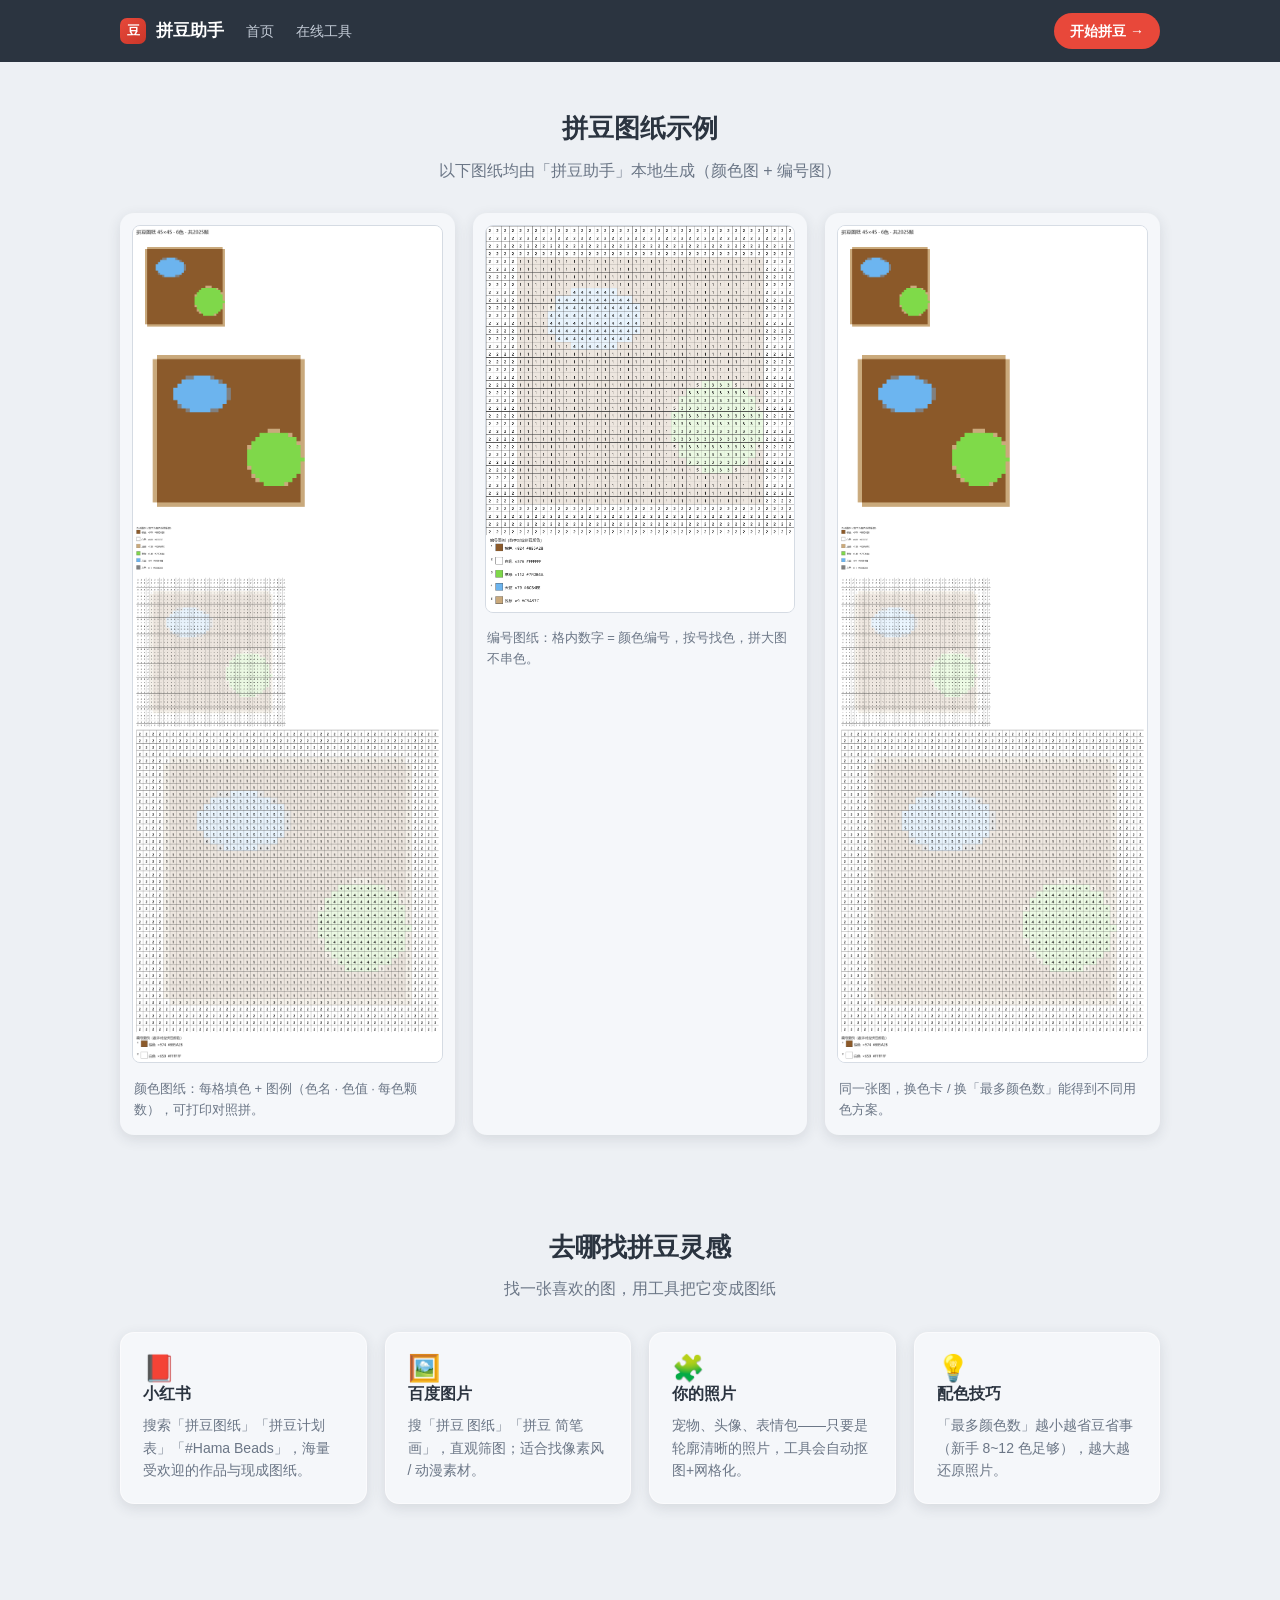
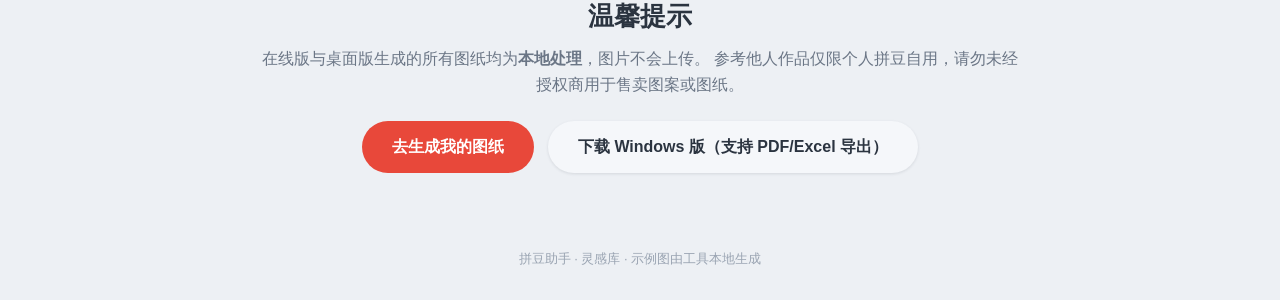
==== site/gallery.html @ e29d4979 "v2.0: 拼豆助手桌面端 + GitHub Pages 官网与在线工具" ====
<!DOCTYPE html>
<html lang="zh-CN">
<head>
<meta charset="UTF-8">
<meta name="viewport" content="width=device-width, initial-scale=1.0">
<title>拼豆灵感库 · 拼豆助手</title>
<meta name="description" content="拼豆图纸示例与灵感参考：用拼豆助手生成的作品、找灵感的方法与注意事项。">
<link rel="stylesheet" href="css/style.css">
</head>
<body>

<header>
  <div class="wrap">
    <nav>
      <a class="logo" href="index.html"><span class="dot-heart"></span>拼豆助手</a>
      <a class="navlink" href="index.html">首页</a>
      <a class="navlink" href="tool.html">在线工具</a>
      <span class="spacer"></span>
      <a class="cta" href="tool.html">开始拼豆 →</a>
    </nav>
  </div>
</header>

<section>
  <div class="wrap">
    <h2>拼豆图纸示例</h2>
    <p class="lead">以下图纸均由「拼豆助手」本地生成（颜色图 + 编号图）</p>
    <div class="pics">
      <figure><img src="assets/sample_t1.png" alt="颜色图纸示例（含色卡图例与颗数）">
        <figcaption>颜色图纸：每格填色 + 图例（色名 · 色值 · 每色颗数），可打印对照拼。</figcaption></figure>
      <figure><img src="assets/sample_number.png" alt="编号图纸示例（数字对应颜色）">
        <figcaption>编号图纸：格内数字 = 颜色编号，按号找色，拼大图不串色。</figcaption></figure>
      <figure><img src="assets/sample_t1.png" alt="颜色图纸细节（同一图源放大）"
          style="filter: blur(0) contrast(1.02)">
        <figcaption>同一张图，换色卡 / 换「最多颜色数」能得到不同用色方案。</figcaption></figure>
    </div>
  </div>
</section>

<section>
  <div class="wrap">
    <h2>去哪找拼豆灵感</h2>
    <p class="lead">找一张喜欢的图，用工具把它变成图纸</p>
    <div class="cards">
      <div class="card"><div class="emoji">📕</div><h3>小红书</h3>
        <p>搜索「拼豆图纸」「拼豆计划表」「#Hama Beads」，海量受欢迎的作品与现成图纸。</p></div>
      <div class="card"><div class="emoji">🖼️</div><h3>百度图片</h3>
        <p>搜「拼豆 图纸」「拼豆 简笔画」，直观筛图；适合找像素风 / 动漫素材。</p></div>
      <div class="card"><div class="emoji">🧩</div><h3>你的照片</h3>
        <p>宠物、头像、表情包——只要是轮廓清晰的照片，工具会自动抠图+网格化。</p></div>
      <div class="card"><div class="emoji">💡</div><h3>配色技巧</h3>
        <p>「最多颜色数」越小越省豆省事（新手 8~12 色足够），越大越还原照片。</p></div>
    </div>
  </div>
</section>

<section>
  <div class="wrap">
    <h2>温馨提示</h2>
    <p class="lead" style="max-width:760px;margin:0 auto">
      在线版与桌面版生成的所有图纸均为<b>本地处理</b>，图片不会上传。
      参考他人作品仅限个人拼豆自用，请勿未经授权商用于售卖图案或图纸。</p>
    <div class="btnrow" style="margin-top:24px">
      <a class="btn primary" href="tool.html">去生成我的图纸</a>
      <a class="btn ghost" href="index.html#download">下载 Windows 版（支持 PDF/Excel 导出）</a>
    </div>
  </div>
</section>

<footer>拼豆助手 · 灵感库 · 示例图由工具本地生成</footer>

</body>
</html>
---- site/css/style.css ----
/* 拼豆助手 · 官网样式 —— 现代拟态风（与桌面版一致） */
* { margin: 0; padding: 0; box-sizing: border-box; }
:root {
  --bg: #EDF0F4; --card: #F5F7FA; --paper: #FFFFFF;
  --ink: #2B3440; --ink-soft: #6B7686; --ink-faint: #9AA4B2;
  --bead: #E8483A; --bead-dark: #C93629; --teal: #2E8C83; --gold: #E8A33D;
  --shadow: rgba(43, 52, 64, .12); --hair: #D5DBE3;
}
html { scroll-behavior: smooth; }
body { background: var(--bg); color: var(--ink);
  font-family: "Segoe UI", "Microsoft YaHei UI", "PingFang SC", sans-serif;
  line-height: 1.6; -webkit-font-smoothing: antialiased; }
a { color: var(--teal); text-decoration: none; }
a:hover { text-decoration: underline; }
.wrap { max-width: 1080px; margin: 0 auto; padding: 0 20px; }

/* 头部 */
header { background: var(--ink); position: sticky; top: 0; z-index: 50; }
nav { display: flex; align-items: center; gap: 22px; height: 62px; }
.logo { display: flex; align-items: center; gap: 10px; color: #fff;
  font-weight: 700; font-size: 17px; }
.logo small { color: var(--ink-soft); font-weight: 400; }
.dot-heart { width: 26px; height: 26px; border-radius: 7px;
  background: linear-gradient(135deg, var(--bead), var(--bead-dark));
  position: relative; }
.dot-heart::after { content: "豆"; position: absolute; inset: 0;
  display: grid; place-items: center; color: #fff; font-size: 13px; }
nav a.navlink { color: #C3CBD6; font-size: 14px; }
nav a.navlink:hover { color: #fff; text-decoration: none; }
nav .spacer { flex: 1; }
nav .cta { background: var(--bead); color: #fff !important; padding: 7px 16px;
  border-radius: 24px; font-size: 14px; font-weight: 600; }
nav .cta:hover { background: var(--bead-dark); text-decoration: none; }

/* Hero */
.hero { padding: 64px 0 54px; text-align: center; }
.hero h1 { font-size: 42px; letter-spacing: 1px; }
.hero .sub { color: var(--ink-soft); font-size: 17px; margin: 14px 0 30px; }
.btnrow { display: flex; gap: 14px; justify-content: center; flex-wrap: wrap; }
.btn { display: inline-block; padding: 13px 30px; border-radius: 26px;
  font-size: 16px; font-weight: 600; cursor: pointer; border: none; }
.btn.primary { background: var(--bead); color: #fff; }
.btn.primary:hover { background: var(--bead-dark); text-decoration: none; }
.btn.ghost { background: var(--card); color: var(--ink);
  box-shadow: 0 1px 3px var(--shadow); }
.btn.ghost:hover { background: #fff; text-decoration: none; }
.hero-pic { margin-top: 38px; display: flex; justify-content: center; gap: 16px;
  flex-wrap: wrap; }
.hero-pic img { max-width: 380px; width: 100%; border-radius: 14px;
  box-shadow: 0 12px 34px var(--shadow); border: 1px solid var(--hair); }

/* 区块 */
section { padding: 46px 0; }
section h2 { font-size: 26px; text-align: center; margin-bottom: 8px; }
section .lead { text-align: center; color: var(--ink-soft); margin-bottom: 30px; }
.cards { display: grid; grid-template-columns: repeat(auto-fit, minmax(220px, 1fr));
  gap: 18px; }
.card { background: var(--card); border-radius: 14px; padding: 22px;
  box-shadow: 0 4px 14px var(--shadow); border: 1px solid rgba(255,255,255,.6); }
.card h3 { font-size: 16px; margin-bottom: 8px; }
.card p { color: var(--ink-soft); font-size: 14px; }
.emoji { font-size: 26px; line-height: 1; }

/* 步骤 */
.steps { display: grid; grid-template-columns: repeat(auto-fit, minmax(240px, 1fr));
  gap: 18px; }
.step { background: var(--card); border-radius: 14px; padding: 22px;
  position: relative; box-shadow: 0 4px 14px var(--shadow); }
.step .n { position: absolute; top: 14px; right: 18px; color: var(--ink-faint);
  font-size: 30px; font-weight: 800; }
.step h4 { margin-bottom: 6px; }
.step p { color: var(--ink-soft); font-size: 14px; }

/* 下载 */
.download { background: var(--ink); color: #fff; text-align: center; }
.download h2 { color: #fff; }
.download .lead { color: var(--ink-soft); }
.badges { display: flex; justify-content: center; gap: 12px; flex-wrap: wrap;
  margin-top: 6px; }
.badges span { background: rgba(255,255,255,.08); padding: 5px 12px;
  border-radius: 20px; font-size: 12px; color: #C3CBD6; }
.note { margin-top: 14px; color: var(--ink-soft); font-size: 13px; }

/* 灵感库 */
.pics { display: grid; grid-template-columns: repeat(auto-fit, minmax(220px, 1fr));
  gap: 18px; }
.pics figure { background: var(--card); border-radius: 14px; padding: 12px;
  box-shadow: 0 4px 14px var(--shadow); }
.pics img { width: 100%; border-radius: 8px; border: 1px solid var(--hair); }
.pics figcaption { font-size: 13px; color: var(--ink-soft); padding: 8px 2px 2px; }

footer { padding: 30px 0; text-align: center; color: var(--ink-faint);
  font-size: 13px; }

@media (max-width: 640px) {
  .hero h1 { font-size: 30px; }
  nav .navlink, .logo small { display: none; }
}
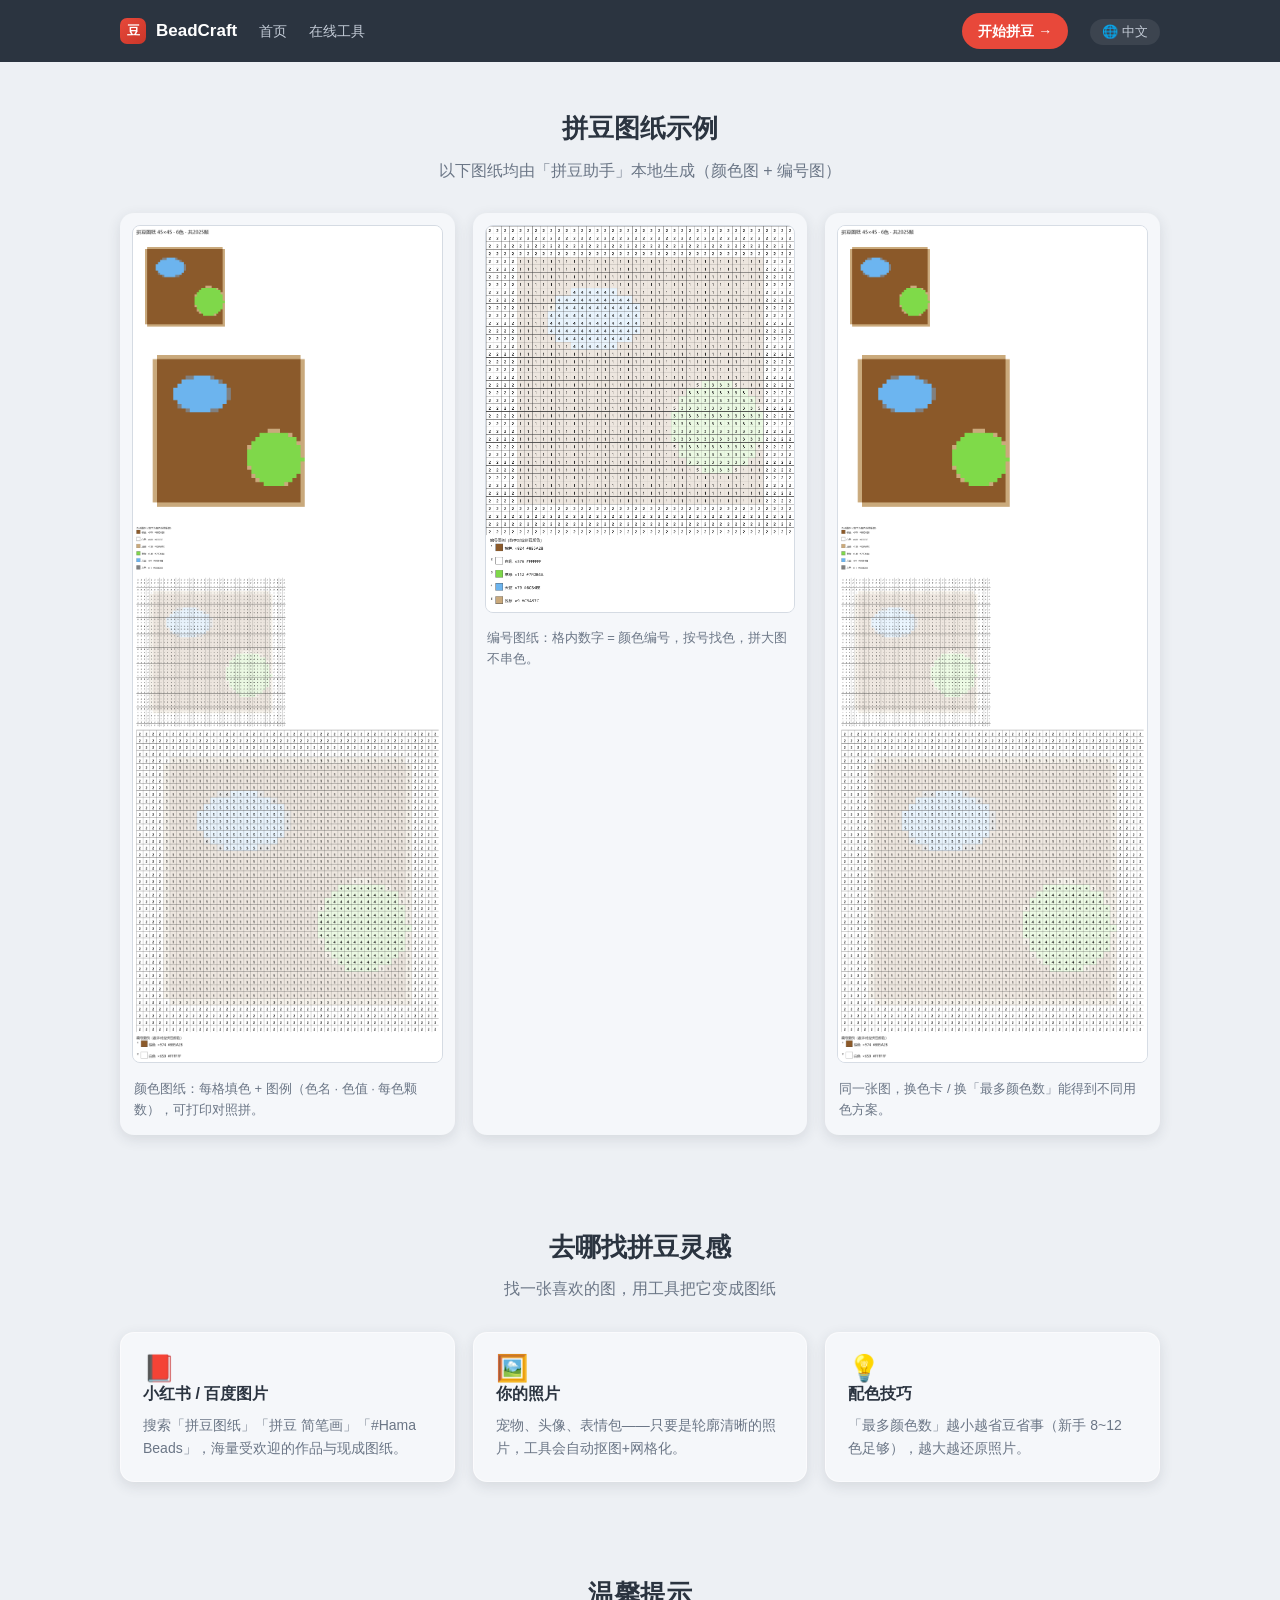
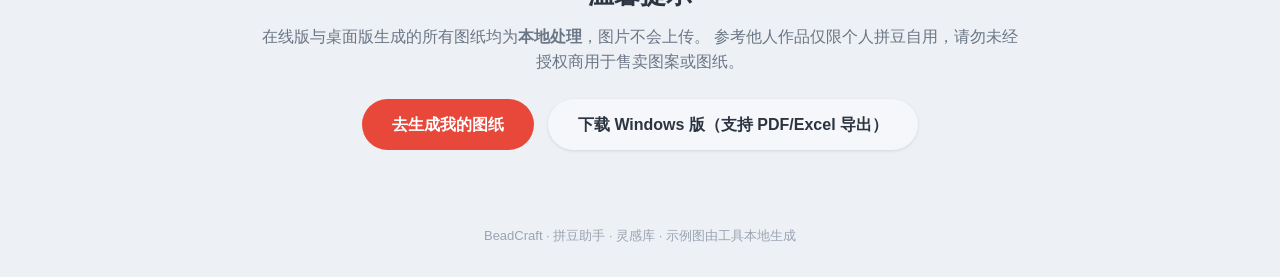
==== commit a20edda0: "site: 新版双语官网（中英切换 + 下载链接指向 Release）" ====
--- a/site/gallery.html
+++ b/site/gallery.html
@@ -3,8 +3,9 @@
 <head>
 <meta charset="UTF-8">
 <meta name="viewport" content="width=device-width, initial-scale=1.0">
-<title>拼豆灵感库 · 拼豆助手</title>
-<meta name="description" content="拼豆图纸示例与灵感参考：用拼豆助手生成的作品、找灵感的方法与注意事项。">
+<title data-lang="zh">拼豆灵感库 · 拼豆助手</title>
+<title data-lang="en" style="display:none">Gallery & Inspiration · BeadCraft</title>
+<meta name="description" content="Perler-bead pattern examples and inspiration: sample outputs from BeadCraft, tips for finding patterns and getting started. / 拼豆图纸示例与灵感参考。">
 <link rel="stylesheet" href="css/style.css">
 </head>
 <body>
@@ -12,62 +13,113 @@
 <header>
   <div class="wrap">
     <nav>
-      <a class="logo" href="index.html"><span class="dot-heart"></span>拼豆助手</a>
-      <a class="navlink" href="index.html">首页</a>
-      <a class="navlink" href="tool.html">在线工具</a>
+      <a class="logo" href="index.html"><span class="dot-heart"></span>BeadCraft</a>
+      <a class="navlink" href="index.html" data-lang="zh">首页</a>
+      <a class="navlink" href="index.html" data-lang="en" style="display:none">Home</a>
+      <a class="navlink" href="tool.html" data-lang="zh">在线工具</a>
+      <a class="navlink" href="tool.html" data-lang="en" style="display:none">Online Tool</a>
       <span class="spacer"></span>
-      <a class="cta" href="tool.html">开始拼豆 →</a>
+      <a class="cta" href="tool.html" data-lang="zh">开始拼豆 →</a>
+      <a class="cta" href="tool.html" data-lang="en" style="display:none">Try Online →</a>
+      <span class="lang-sel" id="langSel">
+        <button onclick="toggleLang()" id="langBtn">🌐 中文</button>
+        <div class="drop">
+          <a href="#" onclick="setLang('zh');return false">中文</a>
+          <a href="#" onclick="setLang('en');return false">English</a>
+        </div>
+      </span>
     </nav>
   </div>
 </header>
 
 <section>
   <div class="wrap">
-    <h2>拼豆图纸示例</h2>
-    <p class="lead">以下图纸均由「拼豆助手」本地生成（颜色图 + 编号图）</p>
+    <h2 data-lang="zh">拼豆图纸示例</h2>
+    <h2 data-lang="en" style="display:none">Sample Patterns</h2>
+    <p class="lead" data-lang="zh">以下图纸均由「拼豆助手」本地生成（颜色图 + 编号图）</p>
+    <p class="lead" data-lang="en" style="display:none">All patterns below were generated by BeadCraft (color chart + numbered chart)</p>
     <div class="pics">
       <figure><img src="assets/sample_t1.png" alt="颜色图纸示例（含色卡图例与颗数）">
-        <figcaption>颜色图纸：每格填色 + 图例（色名 · 色值 · 每色颗数），可打印对照拼。</figcaption></figure>
+        <figcaption data-lang="zh">颜色图纸：每格填色 + 图例（色名 · 色值 · 每色颗数），可打印对照拼。</figcaption>
+        <figcaption data-lang="en" style="display:none">Color chart: filled cells + legend with color names, hex values and bead counts. Printable.</figcaption></figure>
       <figure><img src="assets/sample_number.png" alt="编号图纸示例（数字对应颜色）">
-        <figcaption>编号图纸：格内数字 = 颜色编号，按号找色，拼大图不串色。</figcaption></figure>
-      <figure><img src="assets/sample_t1.png" alt="颜色图纸细节（同一图源放大）"
-          style="filter: blur(0) contrast(1.02)">
-        <figcaption>同一张图，换色卡 / 换「最多颜色数」能得到不同用色方案。</figcaption></figure>
+        <figcaption data-lang="zh">编号图纸：格内数字 = 颜色编号，按号找色，拼大图不串色。</figcaption>
+        <figcaption data-lang="en" style="display:none">Numbered chart: each cell shows the color number. Match to the legend — no mix-ups.</figcaption></figure>
+      <figure><img src="assets/sample_t1.png" alt="颜色图纸细节（同一图源放大）" style="filter: blur(0) contrast(1.02)">
+        <figcaption data-lang="zh">同一张图，换色卡 / 换「最多颜色数」能得到不同用色方案。</figcaption>
+        <figcaption data-lang="en" style="display:none">Same photo, different palettes or max-color limits produce different rendering styles.</figcaption></figure>
     </div>
   </div>
 </section>
 
 <section>
   <div class="wrap">
-    <h2>去哪找拼豆灵感</h2>
-    <p class="lead">找一张喜欢的图，用工具把它变成图纸</p>
+    <h2 data-lang="zh">去哪找拼豆灵感</h2>
+    <h2 data-lang="en" style="display:none">Where to Find Inspiration</h2>
+    <p class="lead" data-lang="zh">找一张喜欢的图，用工具把它变成图纸</p>
+    <p class="lead" data-lang="en" style="display:none">Find an image you love and turn it into a pattern</p>
     <div class="cards">
-      <div class="card"><div class="emoji">📕</div><h3>小红书</h3>
-        <p>搜索「拼豆图纸」「拼豆计划表」「#Hama Beads」，海量受欢迎的作品与现成图纸。</p></div>
-      <div class="card"><div class="emoji">🖼️</div><h3>百度图片</h3>
-        <p>搜「拼豆 图纸」「拼豆 简笔画」，直观筛图；适合找像素风 / 动漫素材。</p></div>
-      <div class="card"><div class="emoji">🧩</div><h3>你的照片</h3>
-        <p>宠物、头像、表情包——只要是轮廓清晰的照片，工具会自动抠图+网格化。</p></div>
-      <div class="card"><div class="emoji">💡</div><h3>配色技巧</h3>
-        <p>「最多颜色数」越小越省豆省事（新手 8~12 色足够），越大越还原照片。</p></div>
+      <div class="card"><div class="emoji">📕</div>
+        <h3 data-lang="zh">小红书 / 百度图片</h3>
+        <h3 data-lang="en" style="display:none">Pinterest / Google Images</h3>
+        <p data-lang="zh">搜索「拼豆图纸」「拼豆 简笔画」「#Hama Beads」，海量受欢迎的作品与现成图纸。</p>
+        <p data-lang="en" style="display:none">Search "perler bead patterns", "hama beads", "pixel art" — endless inspiration.</p></div>
+      <div class="card"><div class="emoji">🖼️</div>
+        <h3 data-lang="zh">你的照片</h3>
+        <h3 data-lang="en" style="display:none">Your Own Photos</h3>
+        <p data-lang="zh">宠物、头像、表情包——只要是轮廓清晰的照片，工具会自动抠图+网格化。</p>
+        <p data-lang="en" style="display:none">Pets, selfies, stickers — anything with a clear subject works. The tool handles cutout and gridding automatically.</p></div>
+      <div class="card"><div class="emoji">💡</div>
+        <h3 data-lang="zh">配色技巧</h3>
+        <h3 data-lang="en" style="display:none">Color Tips</h3>
+        <p data-lang="zh">「最多颜色数」越小越省豆省事（新手 8~12 色足够），越大越还原照片。</p>
+        <p data-lang="en" style="display:none">Lower "max colors" = fewer bead types, faster to sort (8-12 for beginners). Higher = more faithful to the photo.</p></div>
     </div>
   </div>
 </section>
 
 <section>
   <div class="wrap">
-    <h2>温馨提示</h2>
-    <p class="lead" style="max-width:760px;margin:0 auto">
+    <h2 data-lang="zh">温馨提示</h2>
+    <h2 data-lang="en" style="display:none">Notes</h2>
+    <p class="lead" style="max-width:760px;margin:0 auto" data-lang="zh">
       在线版与桌面版生成的所有图纸均为<b>本地处理</b>，图片不会上传。
       参考他人作品仅限个人拼豆自用，请勿未经授权商用于售卖图案或图纸。</p>
+    <p class="lead" style="max-width:760px;margin:0 auto" data-lang="en" style="display:none">
+      All patterns are generated <b>locally</b> — no images are uploaded.
+      Use others' works for personal inspiration only. Do not commercially redistribute patterns without permission.</p>
     <div class="btnrow" style="margin-top:24px">
-      <a class="btn primary" href="tool.html">去生成我的图纸</a>
-      <a class="btn ghost" href="index.html#download">下载 Windows 版（支持 PDF/Excel 导出）</a>
+      <a class="btn primary" href="tool.html" data-lang="zh">去生成我的图纸</a>
+      <a class="btn primary" href="tool.html" data-lang="en" style="display:none">Generate My Pattern</a>
+      <a class="btn ghost" href="index.html#download" data-lang="zh">下载 Windows 版（支持 PDF/Excel 导出）</a>
+      <a class="btn ghost" href="index.html#download" data-lang="en" style="display:none">Download for Windows (PDF/Excel export)</a>
     </div>
   </div>
 </section>
 
-<footer>拼豆助手 · 灵感库 · 示例图由工具本地生成</footer>
+<footer>
+  <span data-lang="zh">BeadCraft · 拼豆助手 · 灵感库 · 示例图由工具本地生成</span>
+  <span data-lang="en" style="display:none">BeadCraft · Gallery · Sample patterns generated locally by the tool</span>
+</footer>
 
+<script>
+const LANG_KEY = "beadcraft_lang";
+function setLang(lang) {
+  document.querySelectorAll("[data-lang]").forEach(el => {
+    el.style.display = el.getAttribute("data-lang") === lang ? "" : "none";
+  });
+  document.getElementById("langBtn").textContent = lang === "zh" ? "🌐 中文" : "🌐 EN";
+  document.querySelector("html").lang = lang === "zh" ? "zh-CN" : "en";
+  localStorage.setItem(LANG_KEY, lang);
+  document.getElementById("langSel").classList.remove("open");
+}
+function toggleLang() { document.getElementById("langSel").classList.toggle("open"); }
+document.addEventListener("click", function(e) {
+  const sel = document.getElementById("langSel");
+  if (!sel.contains(e.target)) sel.classList.remove("open");
+});
+const saved = localStorage.getItem(LANG_KEY) || "zh";
+setLang(saved);
+</script>
 </body>
 </html>
--- a/site/css/style.css
+++ b/site/css/style.css
@@ -1,4 +1,4 @@
-/* 拼豆助手 · 官网样式 —— 现代拟态风（与桌面版一致） */
+/* 拼豆助手 · 官网样式（双语版）—— 现代拟态风 */
 * { margin: 0; padding: 0; box-sizing: border-box; }
 :root {
   --bg: #EDF0F4; --card: #F5F7FA; --paper: #FFFFFF;
@@ -13,6 +13,20 @@
 a { color: var(--teal); text-decoration: none; }
 a:hover { text-decoration: underline; }
 .wrap { max-width: 1080px; margin: 0 auto; padding: 0 20px; }
+
+/* 语言切换 */
+.lang-sel { position: relative; display: inline-block; }
+.lang-sel button { background: rgba(255,255,255,.08); color: #C3CBD6;
+  border: none; padding: 4px 12px; border-radius: 14px; cursor: pointer;
+  font-size: 13px; }
+.lang-sel button:hover { background: rgba(255,255,255,.15); color: #fff; }
+.lang-sel .drop { display: none; position: absolute; right: 0; top: 28px;
+  background: #fff; border-radius: 8px; box-shadow: 0 4px 14px var(--shadow);
+  z-index: 100; min-width: 100px; }
+.lang-sel .drop a { display: block; padding: 8px 14px; color: var(--ink);
+  font-size: 13px; white-space: nowrap; }
+.lang-sel .drop a:hover { background: var(--bg); text-decoration: none; }
+.lang-sel.open .drop { display: block; }
 
 /* 头部 */
 header { background: var(--ink); position: sticky; top: 0; z-index: 50; }
